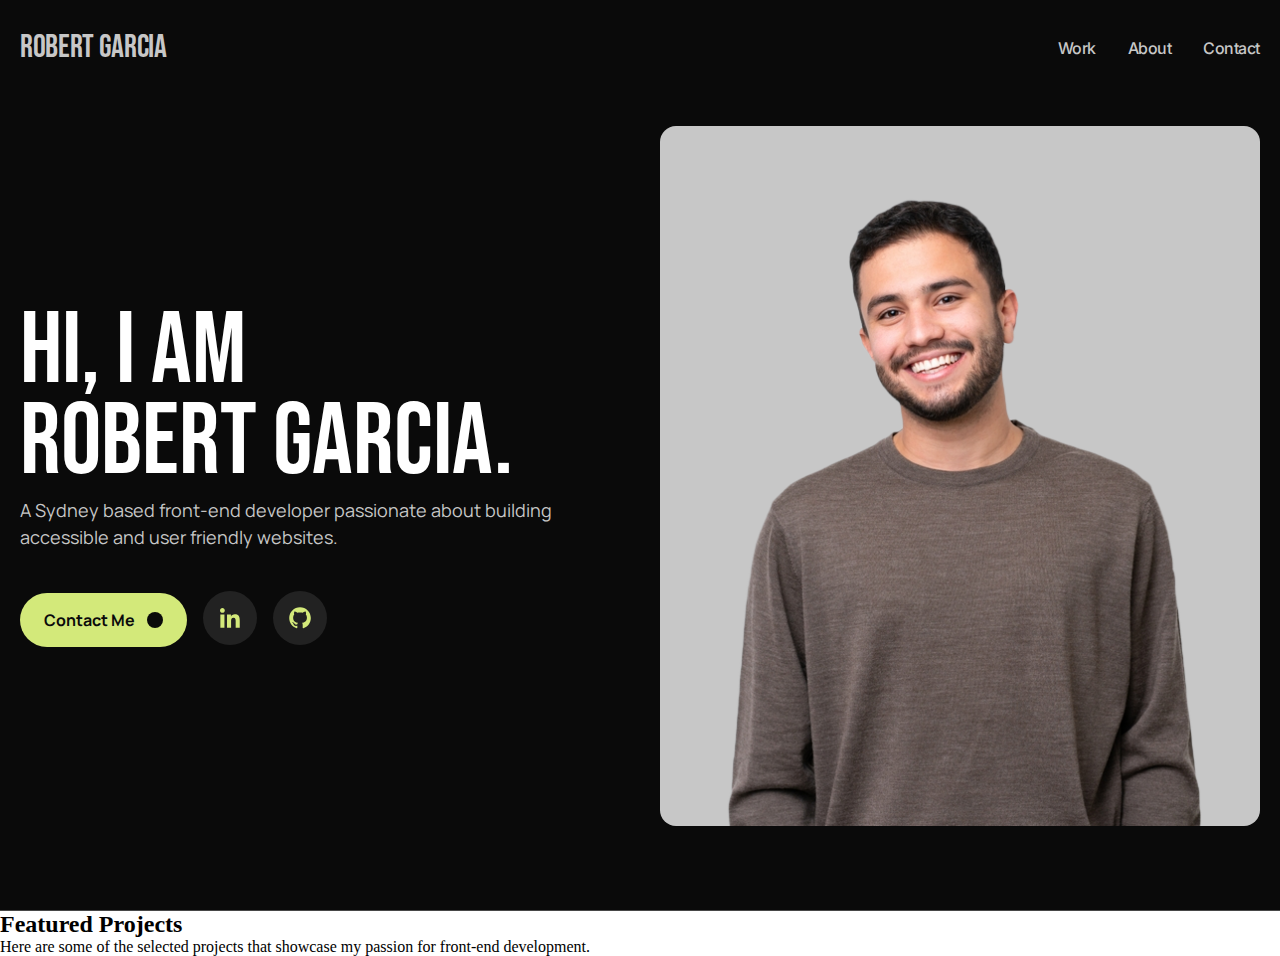
==== portfolio.html @ 1e53140d "фвв" ====
<!DOCTYPE html>
<html lang="en">
<head>
    <meta charset="UTF-8">
    <meta name="viewport" content="width=device-width, initial-scale=1.0">
    <title>Document</title>
    <link rel="stylesheet" href="./css/portfolio.css">
</head>
<body>
    <header class="header">
        <div class="header-container">
            <a class="header-title">robert garcia</a>
            <ul class="header-list">
                <li class="header-item"><a href="#" class="header-link">Work</a></li>
                <li class="header-item"><a href="#" class="header-link">About</a></li>
                <li class="header-item"><a href="#" class="header-link">Contact</a></li>
            </ul>
            <button class="btn"><img src="./IMAGE/header/hamburger-menu.svg" alt="hamburger-menu" class=""></button>
        </div>
    </header> 
<!-- ----------HEADER-FINISH--------------- -->
<section class="hero">
    <div class="hero-container">
        <div class="hero-info">
            <h2 class="hero-info-title">hi, i am <br> 
                robert garcia.</h2>
                <p class="hero-info-text">A Sydney based front-end developer passionate about building accessible and user friendly websites.</p>
                <div class="hero-info-links">
                    <a href="#" class="hero-info-links-1">Contact Me
                        <span class="hero-info-span"><img src="./IMAGE/section-1/img.svg" alt="" class="span-img"></span>
                    </a>
                    <a href="#" class="hero-info-links-2">
                        <img src="./IMAGE/section-1/linkedin.svg" alt="" class="">
                    </a>
                    
                    <a href="#" class="hero-info-links-3">
                        <img src="./IMAGE/section-1/git-hub.svg" alt="" class="">
                    </a>
                </div>
        </div>
        <div class="hero-img">
            <img src="./IMAGE/section-1/robert.svg" alt="" class="robert-img">
        </div>
    </div>
</section>
<!-- ----------------section-1-finish---------- -->
<section class="feature">
    <div class="feature-container">
        <h2 class="feature-title">Featured Projects</h2>
        <p class="feature-text">Here are some of the selected projects that showcase my passion for front-end development.</p>
        <div class="favorite-show">
            
        </div>
    </div>
</section>

    <script src="./js/app.js"></script>
</body>
</html>
---- css/portfolio.css ----
@import url('https://fonts.googleapis.com/css2?family=Bebas+Neue&family=Livvic:ital,wght@0,100;0,200;0,300;0,400;0,500;0,600;0,700;0,900;1,100;1,200;1,300;1,400;1,500;1,600;1,700;1,900&display=swap');
@import url('https://fonts.googleapis.com/css2?family=Bebas+Neue&family=Inter:ital,opsz,wght@0,14..32,100..900;1,14..32,100..900&family=Livvic:ital,wght@0,100;0,200;0,300;0,400;0,500;0,600;0,700;0,900;1,100;1,200;1,300;1,400;1,500;1,600;1,700;1,900&display=swap');
@import url('https://fonts.googleapis.com/css2?family=Bebas+Neue&family=Inter:ital,opsz,wght@0,14..32,100..900;1,14..32,100..900&family=Livvic:ital,wght@0,100;0,200;0,300;0,400;0,500;0,600;0,700;0,900;1,100;1,200;1,300;1,400;1,500;1,600;1,700;1,900&family=Manrope:wght@200..800&display=swap');

* {
    margin: 0;
    padding: 0;
    box-sizing: border-box;
}

.header {
    padding-top: 24px;
    padding-bottom: 24px;
    background-color: #0A0A0A;
}

.header-container {
    max-width: 1320px;
    margin-left: auto;
    margin-right: auto;
    padding-left: 20px;
    padding-right: 20px;

    display: flex;
    align-items: center;
    justify-content: space-between;
    color: rgba(199, 199, 199, 1);
}

.header-title {
    text-transform: uppercase;
    font-family: Bebas Neue;
    font-size: 32px;
    font-weight: 400;
    line-height: 48px;
    letter-spacing: -0.01em;
    text-align: left;
    text-underline-position: from-font;
    text-decoration-skip-ink: none;

}

.header-list {
    display: flex;
    gap: 32px;
    list-style: none;

}

.btn {
    display: none;
}

/* .header-item {} */

.header-link {
    text-decoration: none;
    font-family: Inter;
    font-size: 16px;
    font-weight: 500;
    line-height: 24px;
    letter-spacing: -0.03em;
    text-align: left;
    text-underline-position: from-font;
    text-decoration-skip-ink: none;
    color: rgba(199, 199, 199, 1);
}

@media (max-width:640px) {
    .header-container {}

    .header-title {
        font-size: 28px;
        font-weight: 400;
        line-height: 28px;
        letter-spacing: -0.01em;

    }

    .header-list {
        display: none;
    }

    .btn {
        display: block;
        padding: 16px 6px;
        background-color: inherit;
        border: none;

    }
}

/* ------header-finish-------- */


.hero {
    padding-top: 30px;
    padding-bottom: 80px;
    background-color: #0A0A0A;
    border-bottom: 1px solid #484848;
}

.hero-container {
    max-width: 1320px;
    margin-left: auto;
    margin-right: auto;
    padding-left: 20px;
    padding-right: 20px;

    display: flex;
    align-items: center;
    justify-content: space-between;

}

/* .hero-info {} */

.hero-info-title {
    max-width: 544px;
    text-transform: uppercase;
    font-family: Bebas Neue;
    font-size: 101px;
    font-weight: 400;
    line-height: 90.9px;
    text-align: left;
    text-underline-position: from-font;
    text-decoration-skip-ink: none;
    margin-bottom: 8px;
    color: rgba(255, 255, 255, 1);
}

.hero-info-text {
    font-family: Manrope;
    font-size: 18px;
    font-weight: 400;
    line-height: 27px;
    text-align: left;
    text-underline-position: from-font;
    text-decoration-skip-ink: none;
    margin-bottom: 40px;
    color: #C7C7C7;
    max-width: 544px;
}

.hero-info-links {
    display: flex;
    gap: 16px;
    align-items: center;
}

.hero-info-links-1 {
    text-decoration: none;
    color: rgba(10, 10, 10, 1);
    padding: 19px 24px;
    font-family: Manrope;
    font-size: 16px;
    font-weight: 700;
    line-height: 16px;
    text-align: left;
    text-underline-position: from-font;
    text-decoration-skip-ink: none;
    background-color: rgba(211, 233, 122, 1);
    border-radius: 100px;
    display: flex;
    gap: 12px;
}

.hero-info-span {
    width: 16px;
    height: 16px;
    background-color: rgba(10, 10, 10, 1);
    border-radius: 50%;
}

/* 
.hero-info-links-2 {}

.hero-info-links-3 {}

.hero-img {} */

.robert-img {
    max-width: 600px;
}
.span-img{
    display: none;
}
@media(max-width:640px) {
    .hero {
        padding-top: 40px;
        padding-bottom: 64px;
    }

    .hero-info-title {
        font-size: 57px;
        line-height: 57px;
    }

    .hero-info-text {
        font-size: 16px;
        font-weight: 400;
        line-height: 25.6px;
        text-align: left;
    }

    .hero-info-links {}

    .hero-info-links-1 {
        font-size: 14px;
        line-height: 14px;
    }

    .hero-info-span {
        display: flex;
        align-items: center;
        width: 40px;
        height: 40px;
    }
    .span-img{
        display: block;
        text-align: center;
        align-items: center;
        width: 15.34px;
        height: 12.85px;
    }
    .hero-info-links-2 {}

    .hero-info-links-3 {}

    .hero-img {}

    .robert-img {}
}

/* --------hero- finish--------- */
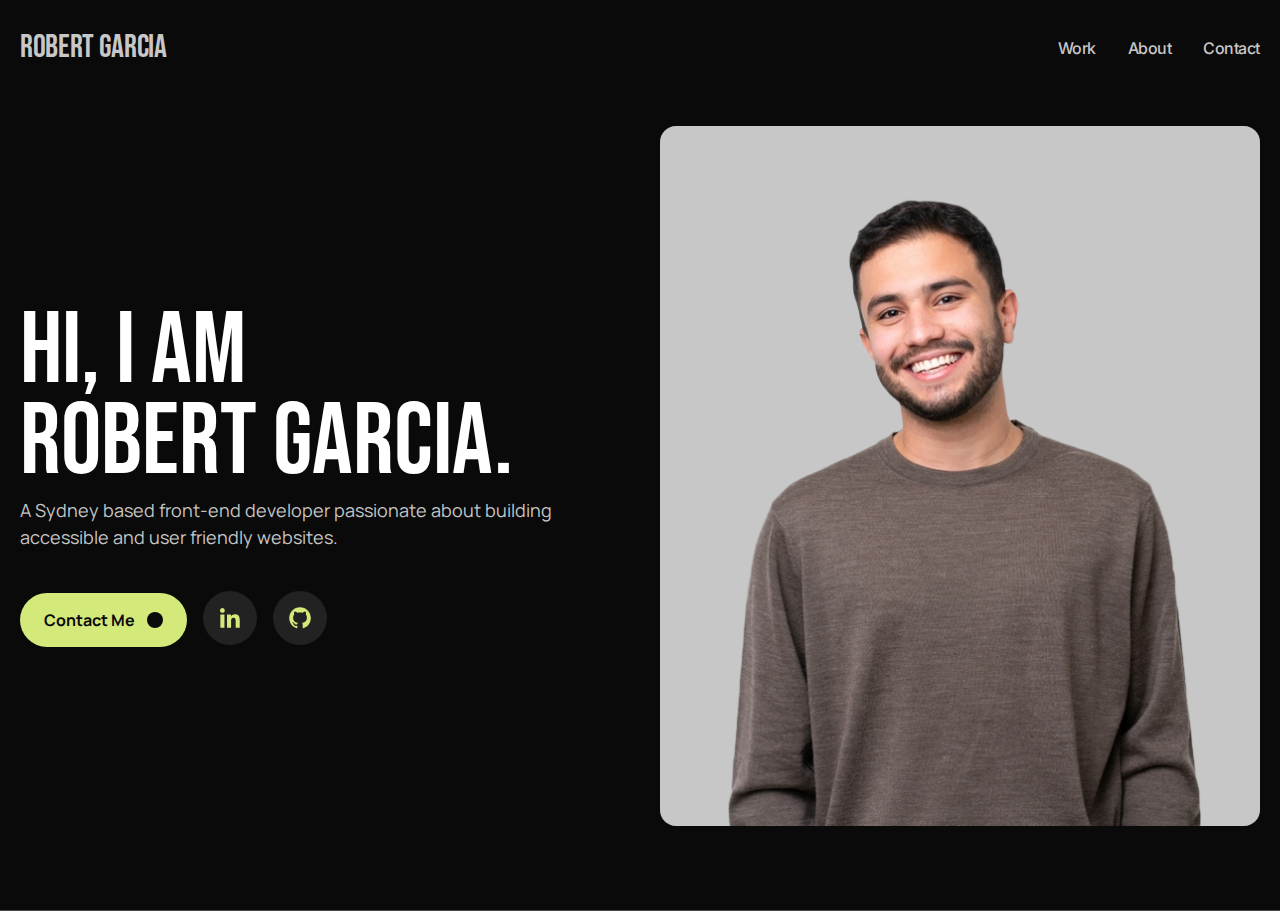
==== commit 25296e26: "msasas" ====
--- a/portfolio.html
+++ b/portfolio.html
@@ -1,11 +1,13 @@
 <!DOCTYPE html>
 <html lang="en">
+
 <head>
     <meta charset="UTF-8">
     <meta name="viewport" content="width=device-width, initial-scale=1.0">
     <title>Document</title>
     <link rel="stylesheet" href="./css/portfolio.css">
 </head>
+
 <body>
     <header class="header">
         <div class="header-container">
@@ -17,43 +19,209 @@
             </ul>
             <button class="btn"><img src="./IMAGE/header/hamburger-menu.svg" alt="hamburger-menu" class=""></button>
         </div>
-    </header> 
-<!-- ----------HEADER-FINISH--------------- -->
-<section class="hero">
-    <div class="hero-container">
-        <div class="hero-info">
-            <h2 class="hero-info-title">hi, i am <br> 
-                robert garcia.</h2>
-                <p class="hero-info-text">A Sydney based front-end developer passionate about building accessible and user friendly websites.</p>
+    </header>
+    <!-- ----------HEADER-FINISH--------------- -->
+    <section class="hero">
+        <div class="hero-container">
+            <div class="hero-info">
+                <h2 class="hero-info-title">hi, i am <br>
+                    robert garcia.</h2>
+                <p class="hero-info-text">A Sydney based front-end developer passionate about building accessible and
+                    user friendly websites.</p>
                 <div class="hero-info-links">
                     <a href="#" class="hero-info-links-1">Contact Me
-                        <span class="hero-info-span"><img src="./IMAGE/section-1/img.svg" alt="" class="span-img"></span>
+                        <span class="hero-info-span"><img src="./IMAGE/section-1/img.svg" alt=""
+                                class="span-img"></span>
                     </a>
                     <a href="#" class="hero-info-links-2">
                         <img src="./IMAGE/section-1/linkedin.svg" alt="" class="">
                     </a>
-                    
+
                     <a href="#" class="hero-info-links-3">
                         <img src="./IMAGE/section-1/git-hub.svg" alt="" class="">
                     </a>
                 </div>
-        </div>
-        <div class="hero-img">
-            <img src="./IMAGE/section-1/robert.svg" alt="" class="robert-img">
-        </div>
-    </div>
-</section>
-<!-- ----------------section-1-finish---------- -->
-<section class="feature">
-    <div class="feature-container">
-        <h2 class="feature-title">Featured Projects</h2>
-        <p class="feature-text">Here are some of the selected projects that showcase my passion for front-end development.</p>
-        <div class="favorite-show">
-            
-        </div>
-    </div>
-</section>
+            </div>
+            <div class="hero-img">
+                <img src="./IMAGE/section-1/robert.svg" alt="" class="robert-img">
+            </div>
+        </div>
+    </section>
+    <!-- ----------------section-1-finish---------- -->
+    <section hidden class="feature">
+        <div class="feature-container">
+            <h2 class="feature-title">Featured Projects</h2>
+            <p class="feature-text">Here are some of the selected projects that showcase my passion for front-end
+                development.</p>
+            <div class="favorite-show">
+                <div class="favorite-row">
+                    <a href="#" class="favorite-row-link">Conceptual Work</a>
+                    <img src="./IMAGE/section-2/work.svg" alt="" class="favorite-row-img">
+                </div>
+                <div class="favorite-col">
+                    <h2 class="favourite-col-title">Promotional landing page for our favorite show</h2>
+                    <p class="favourite-col-text">Teamed up with a designer to breathe life into a promotional webpage
+                        for our beloved show, Adventure Time. Delivered a fully responsive design with dynamic content
+                        capabilities, seamlessly integrating a newsletter feature to keep fans updated with the latest
+                        adventures.</p>
+                    <p class="favourite-col-text-Info">
+                        Project Info</p>
+                    <div class="favourite-col-info-div">
+                        <p class="favourite-col-text-Info">Year</p>
+                        <p class="favourite-col-text-Info-2">2023</p>
+                    </div>
+                    <div class="favourite-col-info-div">
+                        <p class="favourite-col-text-Info">Role</p>
+                        <p class="favourite-col-text-Info-2">Front-end Developer</p>
+                    </div>
+                    <div class="favorite-col-div">
+                        <a href="#" class="favorite-col-link">Live Demo
+                            <img src="./IMAGE/section-2/arrow (1).svg" alt="" class="favorite-col-link-img">
+                        </a>
+                        <a href="#" class="favorite-col-link">See on Github
+                            <img src="./IMAGE/section-2/bxl-github.svg.svg" alt="" class="favorite-col-link-img">
+                        </a>
+                    </div>
+                </div>
+            </div>
+            <div class="favorite-show">
+                <div class="favorite-row">
+                    <!-- <a href="#" class="favorite-row-link">Conceptual Work</a> -->
+                    <img src="./IMAGE/section-2/image 10.svg" alt="" class="favorite-row-img">
+                </div>
+                <div class="favorite-col">
+                    <h2 class="favourite-col-title">Blog site for World News</h2>
+                    <p class="favourite-col-text">Mastered CSS Grid complexities in building an innovative news
+                        homepage, navigating intricate design decisions for a seamless user experience. Leveraged the
+                        challenge to enhance skills in front-end development.</p>
+                    <p class="favourite-col-text-Info">
+                        Project Info</p>
+                    <div class="favourite-col-info-div">
+                        <p class="favourite-col-text-Info">Client</p>
+                        <p class="favourite-col-text-Info-2">World News</p>
+                    </div>
+                    <div class="favourite-col-info-div">
+                        <p class="favourite-col-text-Info">Year</p>
+                        <p class="favourite-col-text-Info-2">2023</p>
+                    </div>
+                    <div class="favourite-col-info-div">
+                        <p class="favourite-col-text-Info">Role</p>
+                        <p class="favourite-col-text-Info-2">Front-end Developer</p>
+                    </div>
+                    <div class="favorite-col-div">
+                        <a href="#" class="favorite-col-link">View project
+                            <img src="./IMAGE/section-2/arrow (1).svg" alt="" class="favorite-col-link-img">
+                        </a>
+                        <!-- <a href="#" class="favorite-col-link">Live Demo
+                            <img src="./IMAGE/section-2/bxl-github.svg.svg" alt="" class="favorite-col-link-img">
+                        </a>
+                    </div> -->
+                    </div>
+                </div>
+            </div>
+            <div class="favorite-show">
+                <div class="favorite-row">
+                    <a href="#" class="favorite-row-link">Challenge</a>
+                    <img src="./IMAGE/section-2/image 9.svg" alt="" class="favorite-row-img">
+                </div>
+                <div class="favorite-col">
+                    <h2 class="favourite-col-title">E-commerce product page</h2>
+                    <p class="favourite-col-text">Successfully crafted an engaging product page featuring a dynamic
+                        lightbox gallery and seamless cart functionality, showcasing proficiency in JavaScript
+                        development.</p>
+                    <p class="favourite-col-text-Info">
+                        Project Info</p>
+                    <div class="favourite-col-info-div">
+                        <p class="favourite-col-text-Info">Year</p>
+                        <p class="favourite-col-text-Info-2">2022</p>
+                    </div>
+                    <div class="favourite-col-info-div">
+                        <p class="favourite-col-text-Info">Role</p>
+                        <p class="favourite-col-text-Info-2">Front-end Developer</p>
+                    </div>
+                    <div class="favorite-col-div">
+                        <a href="#" class="favorite-col-link">Live Demo
+                            <img src="./IMAGE/section-2/arrow (1).svg" alt="" class="favorite-col-link-img">
+                        </a>
+                        <a href="#" class="favorite-col-link">See on Github
+                            <img src="./IMAGE/section-2/bxl-github.svg.svg" alt="" class="favorite-col-link-img">
+                        </a>
+                    </div>
+                </div>
+            </div>
+        </div>
+    </section>
+    <!-- ----------------section-2-finish---------- -->
+    <section hidden class="about">
+        <div class="about-container">
+            <h2 class="about-title">About me</h2>
+            <div class="about-info">
+                <h3 class="about-info-title">I am a front-end developer based in Sydney. Has Mechanical Engineering
+                    background. </h3>
+                <p class="about-info-text">I am a front-end developer based in Sydney looking for exciting
+                    opportunities. Has Mechanical Engineering background. Likes to focus on accessibility when
+                    developing. Passionate and curious about solving problems. Currently, I’m exploring Reactjs, Webflow
+                    and a bit of Designing. While I am not programming, I enjoy playing football, photography and
+                    playing Valorant. Learning more to improve skill.</p>
+                <a href="#" class="favorite-col-link">More about me</a>
+            </div>
+        </div>
+    </section>
+    <!-- ----------------section-3-finish---------- -->
+    <section hidden class="connect">
+        <div class="connect-container">
+            <div class="connect-row">
+                <h2 class="connect-row-title">Let’s connect</h2>
+                <p class="connect-row-text">Say hello at <a href="#"
+                        class="connect-row-text-link">robertgarcia@gmail.com</a>For more info, here’s my <a href="#"
+                        class="connect-row-text-link">resume</a></p>
+                <div class="connect-row-div">
+                    <a href="#" class="connect-row-div-link"><img src="./IMAGE/section-4/linkedin.svg" alt=""
+                            class="connect-row-div-link-img"></a>
+                    <a href="#" class="connect-row-div-link"><img src="./IMAGE/section-4/git-hub.svg" alt=""
+                            class="connect-row-div-link-img"></a>
+                    <a href="#" class="connect-row-div-link"><img src="./IMAGE/section-4/linkedin.svg.svg" alt=""
+                            class="connect-row-div-link-img"></a>
+                    <a href="#" class="connect-row-div-link"><img src="./IMAGE/section-4/instagram.svg.svg" alt=""
+                            class="connect-row-div-link-img"></a>
+                </div>
+                <a href="#" class="connect-row-link">© 2023 Robert Garcia</a>
+            </div>
+            <div class="connect-col">
+                <form action="" class="connect-col-form">
+                    <p class="connect-col-form-text">Name</p>
+                    <input type="text" class="connect-col-form-input">
+                    <p class="connect-col-form-text">Email</p>
+                    <input type="email" class="connect-col-form-input">
+                    <p class="connect-col-form-text">Subject</p>
+                    <input type="text" class="connect-col-form-input">
+                    <p class="connect-col-form-text">Message</p>
+                    <input type="text" class="connect-col-form-input">
+                </form>
+            </div>
+        </div>
+    </section>
+    <!-- ----------------section-4-finish---------- -->
+
+
+
+
+
+
+
+
+
+
+
+
+
+
+
+
+
+
 
     <script src="./js/app.js"></script>
 </body>
+
 </html>